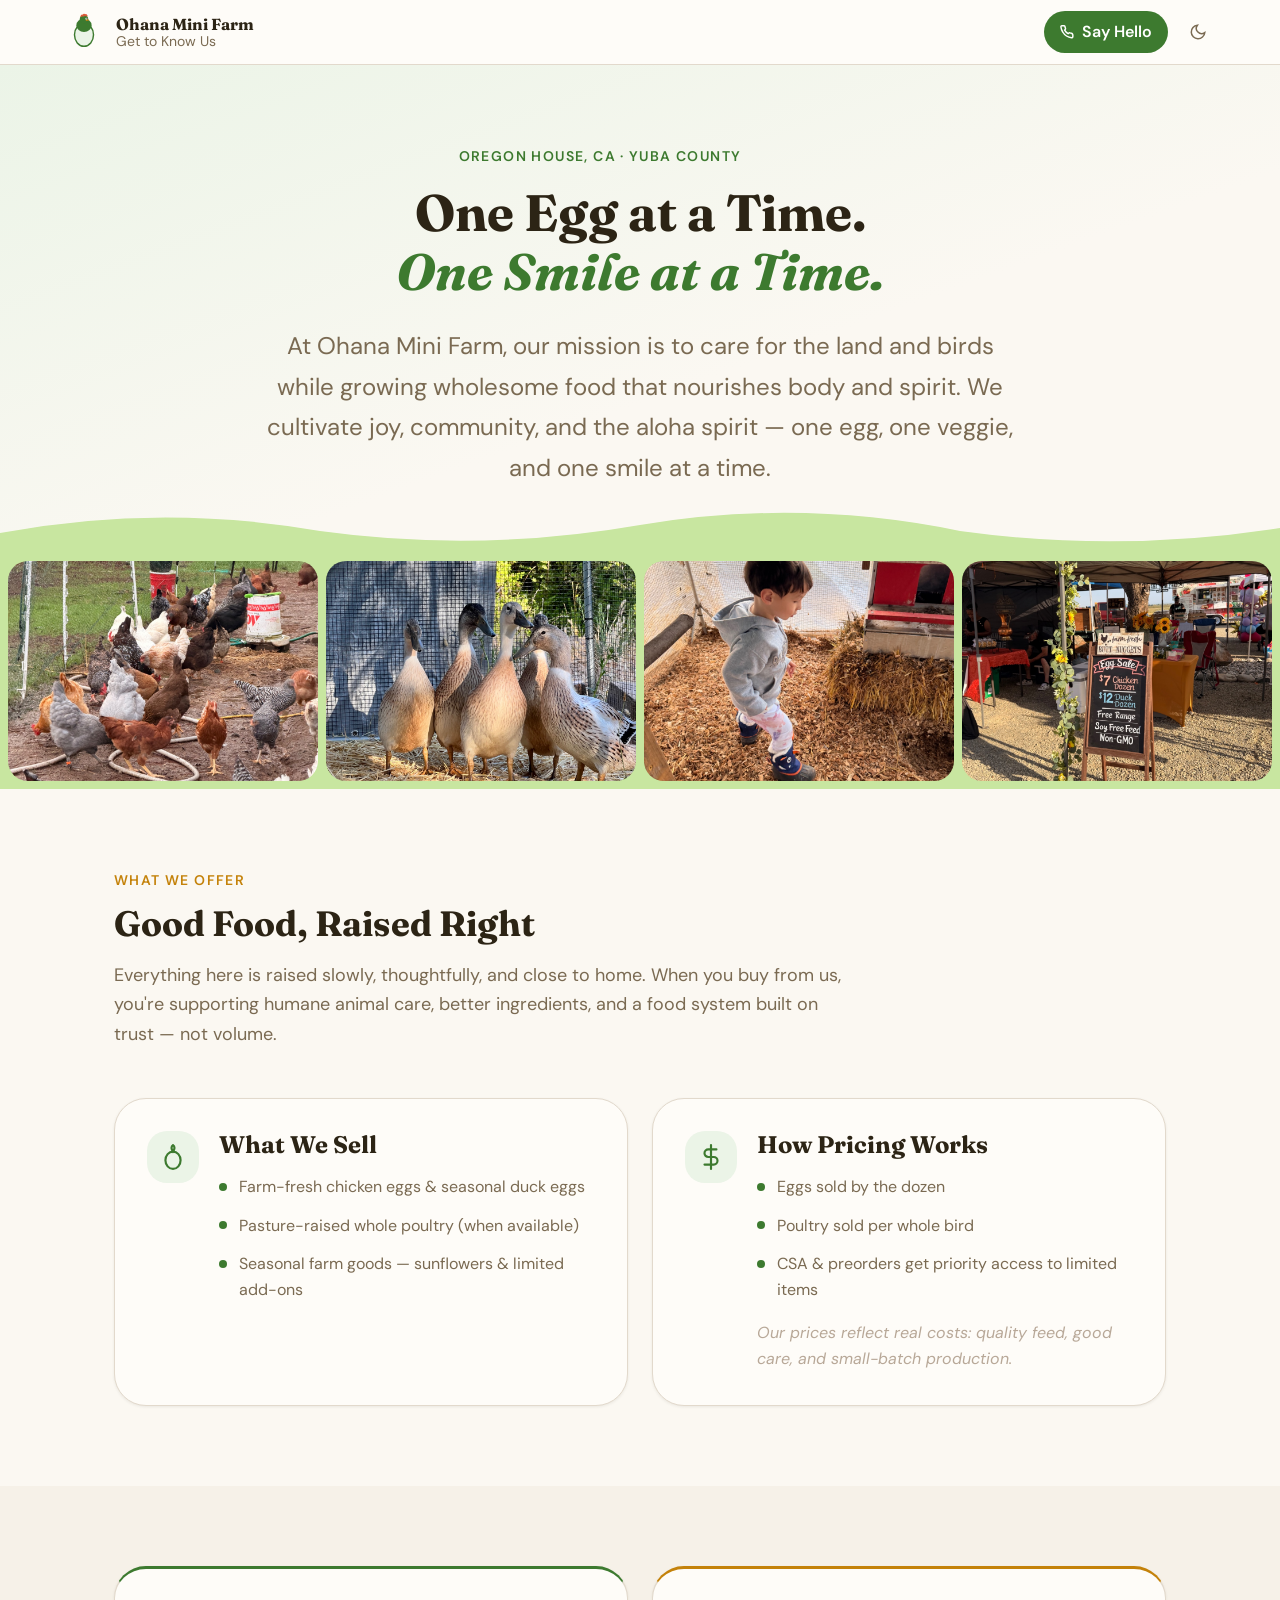
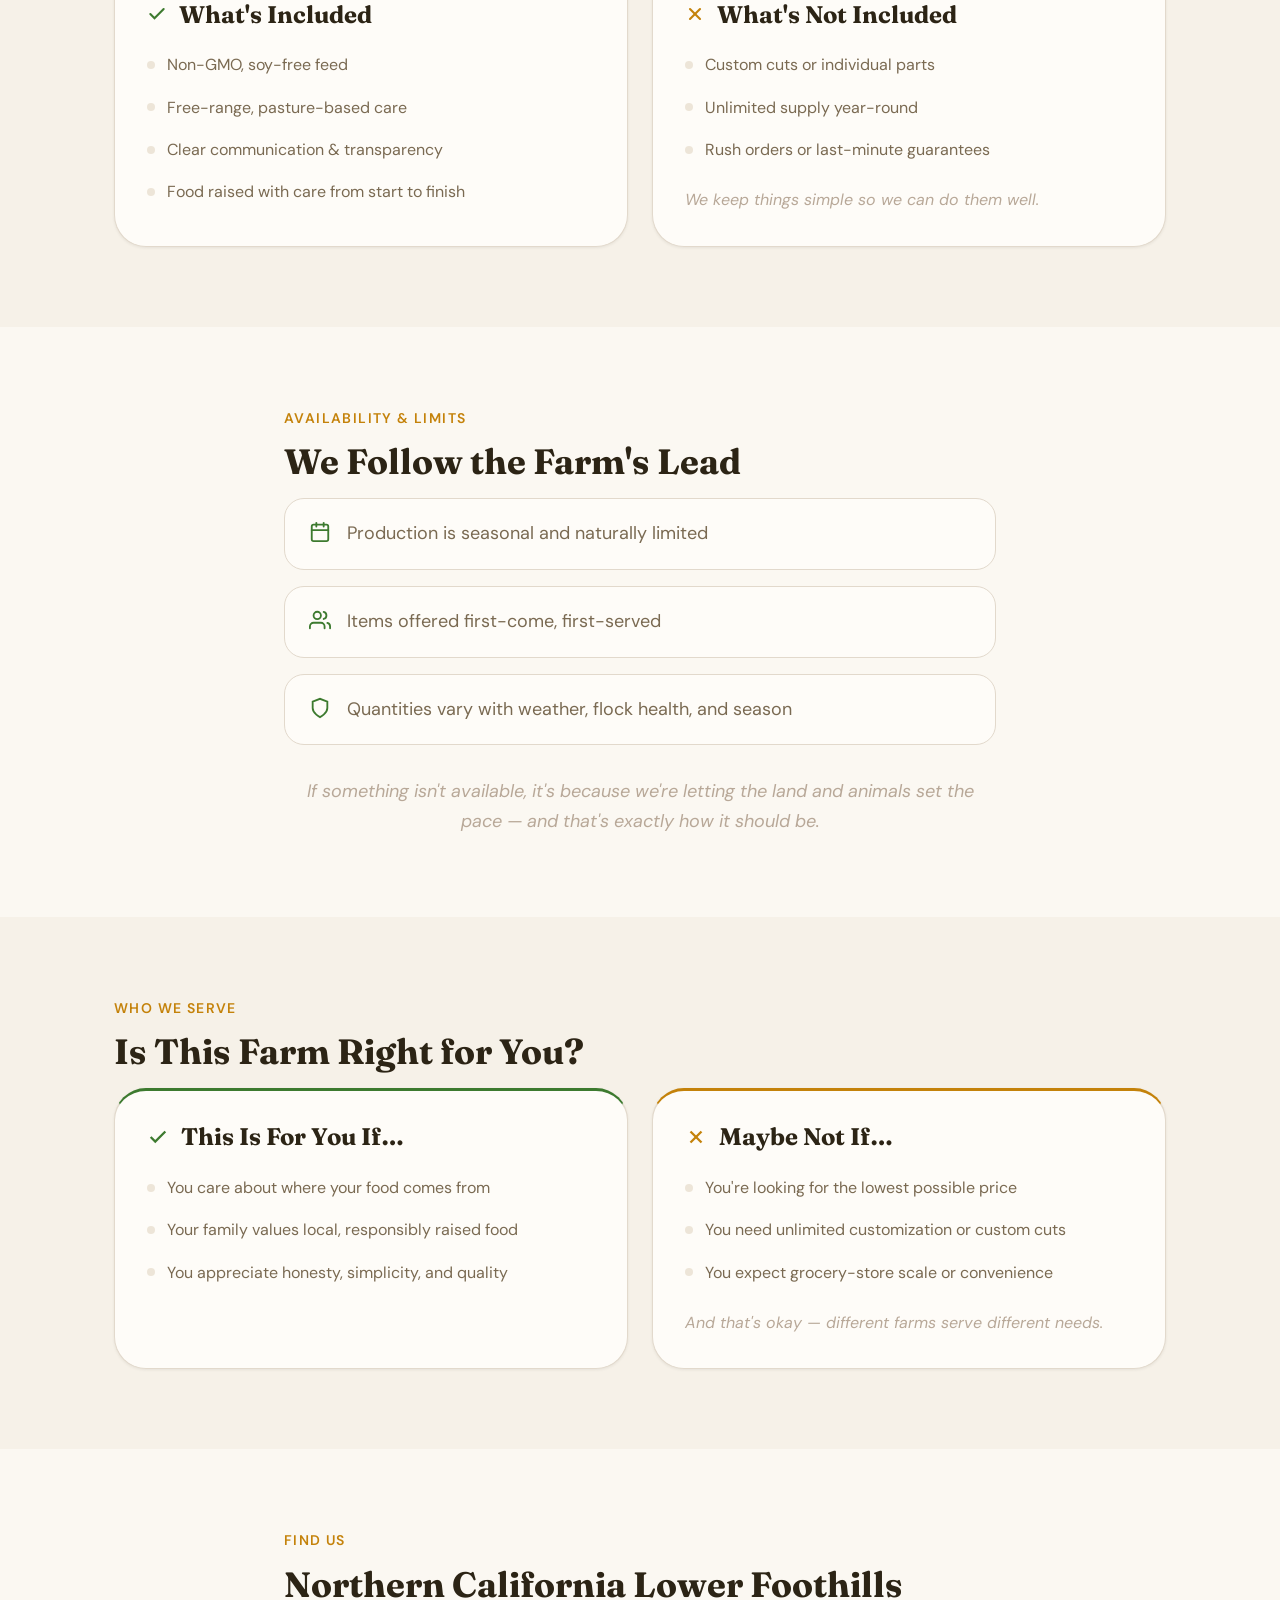
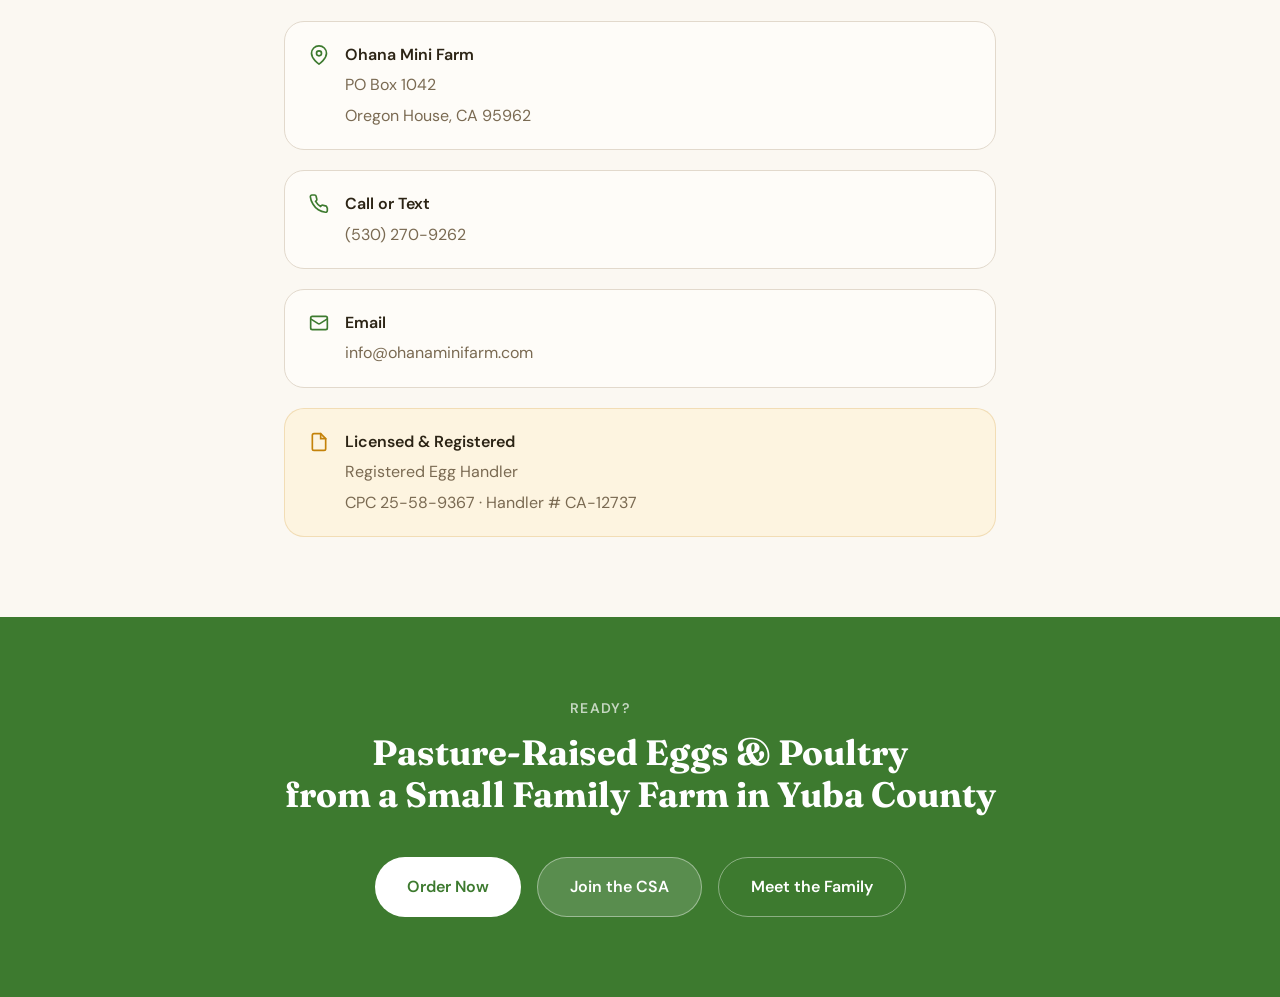
==== about-farm/index.html @ bf6064f3 "Add Get to Know Us page (/about-farm/)" ====
<!DOCTYPE html>
<html lang="en" data-theme="light">
<head>
  <meta charset="UTF-8">
  <meta name="viewport" content="width=device-width, initial-scale=1.0">
  <title>Ohana Mini Farm — Get to Know Us</title>
  <meta name="description" content="Learn about Ohana Mini Farm — our mission, what we sell, how we raise our animals, and who we're here to serve. Pasture-raised eggs and poultry in Oregon House, CA.">
  <link rel="preconnect" href="https://fonts.googleapis.com">
  <link rel="preconnect" href="https://fonts.gstatic.com" crossorigin>
  <link href="https://fonts.googleapis.com/css2?family=Fraunces:ital,opsz,wght@0,9..144,400;0,9..144,600;0,9..144,700;1,9..144,400&family=DM+Sans:wght@400;500;600&display=swap" rel="stylesheet">
  <link rel="stylesheet" href="style.css">
</head>
<body>

  <!-- HEADER -->
  <header class="site-header">
    <div class="header-inner">
      <a href="#" class="logo" aria-label="Ohana Mini Farm home">
        <svg width="40" height="40" viewBox="0 0 42 42" fill="none">
          <ellipse cx="21" cy="24" rx="10" ry="12" fill="var(--color-primary-light)" stroke="var(--color-primary)" stroke-width="1.5"/>
          <ellipse cx="21" cy="14" rx="8" ry="7" fill="var(--color-primary)"/>
          <circle cx="21" cy="7.5" r="4.5" fill="var(--color-primary)"/>
          <path d="M18 4.5 Q19 2.5 20 4 Q21 1.5 22 3.5 Q23 2 24 4" stroke="#E05A3A" stroke-width="1.5" fill="none" stroke-linecap="round"/>
          <path d="M23 8 L26 8.5 L23 9" fill="#F0A040" stroke="#E08000" stroke-width="0.5"/>
          <circle cx="23.5" cy="7" r="1" fill="white"/>
          <circle cx="23.8" cy="7" r="0.5" fill="#1A1A1A"/>
        </svg>
        <div class="logo-text">
          <span class="logo-name">Ohana Mini Farm</span>
          <span class="logo-tagline">Get to Know Us</span>
        </div>
      </a>
      <div class="header-actions">
        <a href="tel:5302709262" class="call-btn">
          <svg width="14" height="14" viewBox="0 0 24 24" fill="none" stroke="currentColor" stroke-width="2.5"><path d="M22 16.92v3a2 2 0 0 1-2.18 2 19.79 19.79 0 0 1-8.63-3.07A19.5 19.5 0 0 1 4.69 12 19.79 19.79 0 0 1 1.61 3.41 2 2 0 0 1 3.6 1.22h3a2 2 0 0 1 2 1.72 12.84 12.84 0 0 0 .7 2.81 2 2 0 0 1-.45 2.11L7.91 8.91a16 16 0 0 0 6 6l.91-.91a2 2 0 0 1 2.11-.45 12.84 12.84 0 0 0 2.81.7A2 2 0 0 1 21.5 16.5z"/></svg>
          Say Hello
        </a>
        <button class="theme-toggle" data-theme-toggle aria-label="Toggle dark mode">
          <svg width="18" height="18" viewBox="0 0 24 24" fill="none" stroke="currentColor" stroke-width="2"><path d="M21 12.79A9 9 0 1 1 11.21 3 7 7 0 0 0 21 12.79z"/></svg>
        </button>
      </div>
    </div>
  </header>

  <!-- HERO -->
  <section class="hero">
    <div class="hero-inner">
      <p class="hero-eyebrow">Oregon House, CA · Yuba County</p>
      <h1 class="hero-title">One Egg at a Time.<br><em>One Smile at a Time.</em></h1>
      <p class="hero-sub">At Ohana Mini Farm, our mission is to care for the land and birds while growing wholesome food that nourishes body and spirit. We cultivate joy, community, and the aloha spirit — one egg, one veggie, and one smile at a time.</p>
    </div>
    <div class="hero-grass"><svg viewBox="0 0 1440 60" preserveAspectRatio="none" fill="none"><path d="M0 40 Q180 10 360 38 Q540 60 720 32 Q900 5 1080 38 Q1260 60 1440 35 L1440 60 L0 60Z" fill="var(--color-grass)"/></svg></div>
  </section>

  <!-- MISSION PHOTO STRIP -->
  <section class="photo-strip-section">
    <div class="photo-strip">
      <div class="strip-img"><img src="../about/photos/hens-pasture.jpg" alt="Hens on pasture" loading="lazy"></div>
      <div class="strip-img"><img src="../about/photos/ducks.jpg" alt="Duck flock" loading="lazy"></div>
      <div class="strip-img"><img src="../about/photos/bryce-coop.jpg" alt="Bryce gathering eggs" loading="lazy"></div>
      <div class="strip-img"><img src="../about/photos/market-sign.jpg" alt="Farm Fresh Butt Nuggets sign" loading="lazy"></div>
    </div>
  </section>

  <!-- WHAT WE OFFER -->
  <section class="offer-section">
    <div class="section-inner">
      <p class="section-label">What We Offer</p>
      <h2 class="section-title">Good Food, Raised Right</h2>
      <p class="section-sub">Everything here is raised slowly, thoughtfully, and close to home. When you buy from us, you're supporting humane animal care, better ingredients, and a food system built on trust — not volume.</p>

      <div class="offer-grid">

        <div class="offer-card">
          <div class="offer-icon">
            <svg width="26" height="26" viewBox="0 0 24 24" fill="none" stroke="currentColor" stroke-width="2" stroke-linecap="round"><ellipse cx="12" cy="15" rx="7" ry="8"/><path d="M12 7 C12 7 9 3 12 1 C15 3 12 7 12 7Z"/></svg>
          </div>
          <div class="offer-body">
            <h3 class="offer-title">What We Sell</h3>
            <ul class="offer-list">
              <li>Farm-fresh chicken eggs &amp; seasonal duck eggs</li>
              <li>Pasture-raised whole poultry (when available)</li>
              <li>Seasonal farm goods — sunflowers &amp; limited add-ons</li>
            </ul>
          </div>
        </div>

        <div class="offer-card">
          <div class="offer-icon">
            <svg width="26" height="26" viewBox="0 0 24 24" fill="none" stroke="currentColor" stroke-width="2" stroke-linecap="round"><line x1="12" y1="1" x2="12" y2="23"/><path d="M17 5H9.5a3.5 3.5 0 0 0 0 7h5a3.5 3.5 0 0 1 0 7H6"/></svg>
          </div>
          <div class="offer-body">
            <h3 class="offer-title">How Pricing Works</h3>
            <ul class="offer-list">
              <li>Eggs sold by the dozen</li>
              <li>Poultry sold per whole bird</li>
              <li>CSA &amp; preorders get priority access to limited items</li>
            </ul>
            <p class="offer-note">Our prices reflect real costs: quality feed, good care, and small-batch production.</p>
          </div>
        </div>

      </div>
    </div>
  </section>

  <!-- INCLUDED / NOT INCLUDED -->
  <section class="included-section">
    <div class="section-inner">
      <div class="included-grid">

        <div class="included-card included-card--yes">
          <div class="included-header">
            <svg width="20" height="20" viewBox="0 0 24 24" fill="none" stroke="currentColor" stroke-width="2.5" stroke-linecap="round"><polyline points="20 6 9 17 4 12"/></svg>
            <h3>What's Included</h3>
          </div>
          <ul class="included-list">
            <li>Non-GMO, soy-free feed</li>
            <li>Free-range, pasture-based care</li>
            <li>Clear communication &amp; transparency</li>
            <li>Food raised with care from start to finish</li>
          </ul>
        </div>

        <div class="included-card included-card--no">
          <div class="included-header">
            <svg width="20" height="20" viewBox="0 0 24 24" fill="none" stroke="currentColor" stroke-width="2.5" stroke-linecap="round"><line x1="18" y1="6" x2="6" y2="18"/><line x1="6" y1="6" x2="18" y2="18"/></svg>
            <h3>What's Not Included</h3>
          </div>
          <ul class="included-list">
            <li>Custom cuts or individual parts</li>
            <li>Unlimited supply year-round</li>
            <li>Rush orders or last-minute guarantees</li>
          </ul>
          <p class="included-note">We keep things simple so we can do them well.</p>
        </div>

      </div>
    </div>
  </section>

  <!-- AVAILABILITY -->
  <section class="availability-section">
    <div class="section-inner section-inner--narrow">
      <p class="section-label">Availability &amp; Limits</p>
      <h2 class="section-title">We Follow the Farm's Lead</h2>

      <div class="avail-cards">
        <div class="avail-item">
          <svg width="22" height="22" viewBox="0 0 24 24" fill="none" stroke="currentColor" stroke-width="2" stroke-linecap="round"><rect x="3" y="4" width="18" height="18" rx="2"/><line x1="16" y1="2" x2="16" y2="6"/><line x1="8" y1="2" x2="8" y2="6"/><line x1="3" y1="10" x2="21" y2="10"/></svg>
          <p>Production is seasonal and naturally limited</p>
        </div>
        <div class="avail-item">
          <svg width="22" height="22" viewBox="0 0 24 24" fill="none" stroke="currentColor" stroke-width="2" stroke-linecap="round"><path d="M17 21v-2a4 4 0 0 0-4-4H5a4 4 0 0 0-4 4v2"/><circle cx="9" cy="7" r="4"/><path d="M23 21v-2a4 4 0 0 0-3-3.87"/><path d="M16 3.13a4 4 0 0 1 0 7.75"/></svg>
          <p>Items offered first-come, first-served</p>
        </div>
        <div class="avail-item">
          <svg width="22" height="22" viewBox="0 0 24 24" fill="none" stroke="currentColor" stroke-width="2" stroke-linecap="round"><path d="M12 22s8-4 8-10V5l-8-3-8 3v7c0 6 8 10 8 10z"/></svg>
          <p>Quantities vary with weather, flock health, and season</p>
        </div>
      </div>
      <p class="avail-footer">If something isn't available, it's because we're letting the land and animals set the pace — and that's exactly how it should be.</p>
    </div>
  </section>

  <!-- WHO THIS IS FOR -->
  <section class="who-section">
    <div class="section-inner">
      <p class="section-label">Who We Serve</p>
      <h2 class="section-title">Is This Farm Right for You?</h2>

      <div class="who-grid">

        <div class="who-card who-card--yes">
          <div class="who-header">
            <svg width="22" height="22" viewBox="0 0 24 24" fill="none" stroke="currentColor" stroke-width="2.5"><polyline points="20 6 9 17 4 12"/></svg>
            <h3>This Is For You If…</h3>
          </div>
          <ul class="who-list">
            <li>You care about where your food comes from</li>
            <li>Your family values local, responsibly raised food</li>
            <li>You appreciate honesty, simplicity, and quality</li>
          </ul>
        </div>

        <div class="who-card who-card--no">
          <div class="who-header">
            <svg width="22" height="22" viewBox="0 0 24 24" fill="none" stroke="currentColor" stroke-width="2.5"><line x1="18" y1="6" x2="6" y2="18"/><line x1="6" y1="6" x2="18" y2="18"/></svg>
            <h3>Maybe Not If…</h3>
          </div>
          <ul class="who-list">
            <li>You're looking for the lowest possible price</li>
            <li>You need unlimited customization or custom cuts</li>
            <li>You expect grocery-store scale or convenience</li>
          </ul>
          <p class="who-note">And that's okay — different farms serve different needs.</p>
        </div>

      </div>
    </div>
  </section>

  <!-- FIND US / CONTACT -->
  <section class="find-us-section">
    <div class="section-inner section-inner--narrow">
      <p class="section-label">Find Us</p>
      <h2 class="section-title">Northern California Lower Foothills</h2>

      <div class="contact-block">
        <div class="contact-detail">
          <svg width="20" height="20" viewBox="0 0 24 24" fill="none" stroke="currentColor" stroke-width="2" stroke-linecap="round"><path d="M21 10c0 7-9 13-9 13s-9-6-9-13a9 9 0 0 1 18 0z"/><circle cx="12" cy="10" r="3"/></svg>
          <div>
            <strong>Ohana Mini Farm</strong>
            <span>PO Box 1042</span>
            <span>Oregon House, CA 95962</span>
          </div>
        </div>
        <div class="contact-detail">
          <svg width="20" height="20" viewBox="0 0 24 24" fill="none" stroke="currentColor" stroke-width="2" stroke-linecap="round"><path d="M22 16.92v3a2 2 0 0 1-2.18 2 19.79 19.79 0 0 1-8.63-3.07A19.5 19.5 0 0 1 4.69 12 19.79 19.79 0 0 1 1.61 3.41 2 2 0 0 1 3.6 1.22h3a2 2 0 0 1 2 1.72 12.84 12.84 0 0 0 .7 2.81 2 2 0 0 1-.45 2.11L7.91 8.91a16 16 0 0 0 6 6l.91-.91a2 2 0 0 1 2.11-.45 12.84 12.84 0 0 0 2.81.7A2 2 0 0 1 21.5 16.5z"/></svg>
          <div>
            <strong>Call or Text</strong>
            <a href="tel:5302709262">(530) 270-9262</a>
          </div>
        </div>
        <div class="contact-detail">
          <svg width="20" height="20" viewBox="0 0 24 24" fill="none" stroke="currentColor" stroke-width="2"><rect x="2" y="4" width="20" height="16" rx="2"/><path d="m22 7-8.97 5.7a1.94 1.94 0 0 1-2.06 0L2 7"/></svg>
          <div>
            <strong>Email</strong>
            <a href="mailto:info@ohanaminifarm.com">info@ohanaminifarm.com</a>
          </div>
        </div>
        <div class="contact-detail contact-detail--license">
          <svg width="20" height="20" viewBox="0 0 24 24" fill="none" stroke="currentColor" stroke-width="2" stroke-linecap="round"><path d="M14 2H6a2 2 0 0 0-2 2v16a2 2 0 0 0 2 2h12a2 2 0 0 0 2-2V8z"/><polyline points="14 2 14 8 20 8"/></svg>
          <div>
            <strong>Licensed &amp; Registered</strong>
            <span>Registered Egg Handler</span>
            <span>CPC 25-58-9367 · Handler # CA-12737</span>
          </div>
        </div>
      </div>
    </div>
  </section>

  <!-- CTA -->
  <section class="cta-section">
    <div class="cta-inner">
      <p class="section-label">Ready?</p>
      <h2 class="cta-title">Pasture-Raised Eggs &amp; Poultry<br>from a Small Family Farm in Yuba County</h2>
      <div class="cta-actions">
        <a href="../order/" class="cta-btn cta-btn--primary">Order Now</a>
        <a href="../csa/" class="cta-btn cta-btn--secondary">Join the CSA</a>
        <a href="../about/" class="cta-btn cta-btn--outline">Meet the Family</a>
      </div>
    </div>
  </section>

  <script src="app.js"></script>
</body>
</html>
---- about-farm/style.css ----
/* ============================================================
   OHANA MINI FARM — Get to Know Us Page
   ============================================================ */

:root, [data-theme="light"] {
  --text-xs:   clamp(0.75rem,  0.7rem  + 0.25vw, 0.875rem);
  --text-sm:   clamp(0.875rem, 0.8rem  + 0.35vw, 1rem);
  --text-base: clamp(1rem,     0.95rem + 0.25vw, 1.125rem);
  --text-lg:   clamp(1.125rem, 1rem    + 0.75vw, 1.5rem);
  --text-xl:   clamp(1.5rem,   1.2rem  + 1.25vw, 2.25rem);
  --text-2xl:  clamp(2rem,     1.2rem  + 2.5vw,  3.5rem);
  --text-hero: clamp(2.5rem,   1rem    + 4.5vw,  5rem);

  --space-1:.25rem;--space-2:.5rem;--space-3:.75rem;--space-4:1rem;
  --space-5:1.25rem;--space-6:1.5rem;--space-8:2rem;--space-10:2.5rem;
  --space-12:3rem;--space-16:4rem;--space-20:5rem;--space-24:6rem;

  --color-bg:             #FBF8F2;
  --color-surface:        #FEFCF8;
  --color-surface-2:      #F6F1E8;
  --color-border:         #E2D9CC;
  --color-divider:        #EDE5D8;
  --color-text:           #2C2415;
  --color-text-muted:     #7A6A52;
  --color-text-faint:     #B8A898;
  --color-primary:        #3D7A2F;
  --color-primary-hover:  #2D5F22;
  --color-primary-active: #1E4016;
  --color-primary-light:  #EBF4E7;
  --color-straw:          #C4820A;
  --color-straw-light:    #FDF4E0;
  --color-grass:          #C8E6A0;

  --radius-sm:.375rem;--radius-md:.5rem;--radius-lg:.875rem;
  --radius-xl:1.25rem;--radius-2xl:2rem;--radius-full:9999px;
  --shadow-sm:0 1px 3px rgba(44,36,21,.08);
  --shadow-md:0 4px 16px rgba(44,36,21,.10);
  --shadow-lg:0 12px 40px rgba(44,36,21,.14);
  --transition:180ms cubic-bezier(0.16,1,0.3,1);
  --font-display:'Fraunces',Georgia,serif;
  --font-body:'DM Sans','Helvetica Neue',sans-serif;
  --content-default:1200px;
  --content-narrow:760px;
  --content-wide:1100px;
}

[data-theme="dark"] {
  --color-bg:#1C1812;--color-surface:#23201A;--color-surface-2:#2A261E;
  --color-border:#3A342A;--color-divider:#302A22;
  --color-text:#F0E8D8;--color-text-muted:#9A8870;--color-text-faint:#5A5040;
  --color-primary:#7DC862;--color-primary-hover:#63B048;--color-primary-active:#4A9032;
  --color-primary-light:#1E2C1A;--color-straw:#E8B840;--color-straw-light:#2C2510;
  --color-grass:#2A4018;
  --shadow-sm:0 1px 3px rgba(0,0,0,.3);--shadow-md:0 4px 16px rgba(0,0,0,.35);--shadow-lg:0 12px 40px rgba(0,0,0,.45);
}
@media (prefers-color-scheme:dark){:root:not([data-theme]){
  --color-bg:#1C1812;--color-surface:#23201A;--color-surface-2:#2A261E;
  --color-border:#3A342A;--color-divider:#302A22;
  --color-text:#F0E8D8;--color-text-muted:#9A8870;--color-text-faint:#5A5040;
  --color-primary:#7DC862;--color-primary-hover:#63B048;--color-primary-light:#1E2C1A;
  --color-straw:#E8B840;--color-straw-light:#2C2510;--color-grass:#2A4018;
}}

/* ---- RESET ---- */
*,*::before,*::after{box-sizing:border-box;margin:0;padding:0;}
html{scroll-behavior:smooth;-webkit-font-smoothing:antialiased;}
body{font-family:var(--font-body);font-size:var(--text-base);color:var(--color-text);background:var(--color-bg);min-height:100dvh;line-height:1.65;}
img{display:block;max-width:100%;height:auto;}
svg{display:block;}
button{cursor:pointer;border:none;background:none;font:inherit;color:inherit;}
a{color:inherit;text-decoration:none;}
h1,h2,h3{text-wrap:balance;line-height:1.15;}
p{text-wrap:pretty;max-width:68ch;}

/* ---- HEADER ---- */
.site-header{position:sticky;top:0;z-index:100;background:var(--color-surface);border-bottom:1px solid var(--color-border);backdrop-filter:blur(12px);}
.header-inner{max-width:var(--content-default);margin:0 auto;padding:0 var(--space-6);height:64px;display:flex;align-items:center;justify-content:space-between;gap:var(--space-4);}
.logo{display:flex;align-items:center;gap:var(--space-3);}
.logo-text{display:flex;flex-direction:column;gap:2px;}
.logo-name{font-family:var(--font-display);font-size:var(--text-sm);font-weight:700;color:var(--color-text);line-height:1;}
.logo-tagline{font-size:var(--text-xs);color:var(--color-text-muted);line-height:1;}
.header-actions{display:flex;align-items:center;gap:var(--space-3);}
.call-btn{display:flex;align-items:center;gap:var(--space-2);padding:var(--space-2) var(--space-4);background:var(--color-primary);color:#fff;border-radius:var(--radius-full);font-size:var(--text-sm);font-weight:600;transition:background var(--transition);}
.call-btn:hover{background:var(--color-primary-hover);}
.theme-toggle{width:36px;height:36px;display:flex;align-items:center;justify-content:center;border-radius:var(--radius-full);color:var(--color-text-muted);transition:background var(--transition),color var(--transition);}
.theme-toggle:hover{background:var(--color-surface-2);color:var(--color-text);}

/* ---- HERO ---- */
.hero{background:linear-gradient(160deg,var(--color-primary-light) 0%,var(--color-bg) 60%);padding:var(--space-20) var(--space-6) 0;position:relative;overflow:hidden;}
.hero-inner{max-width:var(--content-narrow);margin:0 auto;text-align:center;padding-bottom:var(--space-16);}
.hero-eyebrow{font-size:var(--text-xs);font-weight:600;letter-spacing:0.1em;text-transform:uppercase;color:var(--color-primary);margin-bottom:var(--space-4);}
.hero-title{font-family:var(--font-display);font-size:var(--text-2xl);font-weight:700;color:var(--color-text);margin-bottom:var(--space-6);}
.hero-title em{font-style:italic;color:var(--color-primary);}
.hero-sub{font-size:var(--text-lg);color:var(--color-text-muted);max-width:58ch;margin:0 auto;line-height:1.7;}
.hero-grass{position:absolute;bottom:0;left:0;right:0;line-height:0;}
.hero-grass svg{width:100%;height:60px;}

/* ---- PHOTO STRIP ---- */
.photo-strip-section{background:var(--color-grass);padding:var(--space-2) 0;}
.photo-strip{display:grid;grid-template-columns:repeat(4,1fr);height:220px;gap:var(--space-2);padding:0 var(--space-2);}
.strip-img{border-radius:var(--radius-xl);overflow:hidden;}
.strip-img img{width:100%;height:100%;object-fit:cover;object-position:center;}

/* ---- SHARED ---- */
.section-inner{max-width:var(--content-wide);margin:0 auto;padding:var(--space-20) var(--space-6);}
.section-inner--narrow{max-width:var(--content-narrow);margin:0 auto;padding:var(--space-20) var(--space-6);}
.section-label{font-size:var(--text-xs);font-weight:600;letter-spacing:0.1em;text-transform:uppercase;color:var(--color-straw);margin-bottom:var(--space-3);}
.section-title{font-family:var(--font-display);font-size:var(--text-xl);font-weight:700;color:var(--color-text);margin-bottom:var(--space-4);}
.section-sub{font-size:var(--text-base);color:var(--color-text-muted);margin-bottom:var(--space-12);max-width:62ch;}

/* ---- OFFER CARDS ---- */
.offer-section{background:var(--color-bg);}
.offer-grid{display:grid;grid-template-columns:1fr 1fr;gap:var(--space-6);}
.offer-card{background:var(--color-surface);border:1px solid var(--color-border);border-radius:var(--radius-2xl);padding:var(--space-8);display:flex;gap:var(--space-5);box-shadow:var(--shadow-sm);}
.offer-icon{flex-shrink:0;width:52px;height:52px;background:var(--color-primary-light);border-radius:var(--radius-xl);display:flex;align-items:center;justify-content:center;color:var(--color-primary);}
.offer-body{flex:1;}
.offer-title{font-family:var(--font-display);font-size:var(--text-lg);font-weight:700;color:var(--color-text);margin-bottom:var(--space-4);}
.offer-list{list-style:none;display:flex;flex-direction:column;gap:var(--space-3);}
.offer-list li{padding-left:var(--space-5);position:relative;font-size:var(--text-sm);color:var(--color-text-muted);}
.offer-list li::before{content:'';position:absolute;left:0;top:0.55em;width:8px;height:8px;border-radius:50%;background:var(--color-primary);}
.offer-note{margin-top:var(--space-4);font-size:var(--text-sm);color:var(--color-text-faint);font-style:italic;}

/* ---- INCLUDED / NOT INCLUDED ---- */
.included-section{background:var(--color-surface-2);}
.included-grid{display:grid;grid-template-columns:1fr 1fr;gap:var(--space-6);}
.included-card{background:var(--color-surface);border:1px solid var(--color-border);border-radius:var(--radius-2xl);padding:var(--space-8);box-shadow:var(--shadow-sm);}
.included-card--yes{border-top:3px solid var(--color-primary);}
.included-card--no{border-top:3px solid var(--color-straw);}
.included-header{display:flex;align-items:center;gap:var(--space-3);margin-bottom:var(--space-6);}
.included-card--yes .included-header svg{color:var(--color-primary);}
.included-card--no .included-header svg{color:var(--color-straw);}
.included-header h3{font-family:var(--font-display);font-size:var(--text-lg);font-weight:700;color:var(--color-text);}
.included-list{list-style:none;display:flex;flex-direction:column;gap:var(--space-4);}
.included-list li{font-size:var(--text-sm);color:var(--color-text-muted);padding-left:var(--space-5);position:relative;}
.included-list li::before{content:'';position:absolute;left:0;top:0.55em;width:8px;height:8px;border-radius:50%;background:var(--color-divider);}
.included-note{margin-top:var(--space-6);font-size:var(--text-sm);color:var(--color-text-faint);font-style:italic;}

/* ---- AVAILABILITY ---- */
.availability-section{background:var(--color-bg);}
.avail-cards{display:flex;flex-direction:column;gap:var(--space-4);margin-bottom:var(--space-8);}
.avail-item{display:flex;align-items:flex-start;gap:var(--space-4);background:var(--color-surface);border:1px solid var(--color-border);border-radius:var(--radius-xl);padding:var(--space-5) var(--space-6);}
.avail-item svg{flex-shrink:0;color:var(--color-primary);margin-top:2px;}
.avail-item p{font-size:var(--text-base);color:var(--color-text-muted);max-width:none;}
.avail-footer{font-size:var(--text-base);color:var(--color-text-faint);font-style:italic;text-align:center;max-width:56ch;margin:0 auto;}

/* ---- WHO THIS IS FOR ---- */
.who-section{background:var(--color-surface-2);}
.who-grid{display:grid;grid-template-columns:1fr 1fr;gap:var(--space-6);}
.who-card{background:var(--color-surface);border:1px solid var(--color-border);border-radius:var(--radius-2xl);padding:var(--space-8);box-shadow:var(--shadow-sm);}
.who-card--yes{border-top:3px solid var(--color-primary);}
.who-card--no{border-top:3px solid var(--color-straw);}
.who-header{display:flex;align-items:center;gap:var(--space-3);margin-bottom:var(--space-6);}
.who-card--yes .who-header svg{color:var(--color-primary);}
.who-card--no .who-header svg{color:var(--color-straw);}
.who-header h3{font-family:var(--font-display);font-size:var(--text-lg);font-weight:700;color:var(--color-text);}
.who-list{list-style:none;display:flex;flex-direction:column;gap:var(--space-4);}
.who-list li{font-size:var(--text-sm);color:var(--color-text-muted);padding-left:var(--space-5);position:relative;}
.who-list li::before{content:'';position:absolute;left:0;top:0.55em;width:8px;height:8px;border-radius:50%;background:var(--color-divider);}
.who-note{margin-top:var(--space-6);font-size:var(--text-sm);color:var(--color-text-faint);font-style:italic;}

/* ---- FIND US ---- */
.find-us-section{background:var(--color-bg);}
.contact-block{display:flex;flex-direction:column;gap:var(--space-5);}
.contact-detail{display:flex;align-items:flex-start;gap:var(--space-4);background:var(--color-surface);border:1px solid var(--color-border);border-radius:var(--radius-xl);padding:var(--space-5) var(--space-6);}
.contact-detail svg{flex-shrink:0;color:var(--color-primary);margin-top:3px;}
.contact-detail div{display:flex;flex-direction:column;gap:var(--space-1);}
.contact-detail strong{font-weight:600;color:var(--color-text);font-size:var(--text-sm);}
.contact-detail span,.contact-detail a{font-size:var(--text-sm);color:var(--color-text-muted);}
.contact-detail a:hover{color:var(--color-primary);}
.contact-detail--license{background:var(--color-straw-light);border-color:rgba(196,130,10,0.2);}
.contact-detail--license svg{color:var(--color-straw);}

/* ---- CTA ---- */
.cta-section{background:var(--color-primary);padding:var(--space-20) var(--space-6);}
.cta-inner{max-width:var(--content-narrow);margin:0 auto;text-align:center;}
.cta-section .section-label{color:rgba(255,255,255,0.7);}
.cta-title{font-family:var(--font-display);font-size:var(--text-xl);font-weight:700;color:#fff;margin-bottom:var(--space-10);line-height:1.2;}
.cta-actions{display:flex;flex-wrap:wrap;gap:var(--space-4);justify-content:center;}
.cta-btn{display:inline-flex;align-items:center;gap:var(--space-2);padding:var(--space-4) var(--space-8);border-radius:var(--radius-full);font-size:var(--text-sm);font-weight:600;transition:all var(--transition);}
.cta-btn--primary{background:#fff;color:var(--color-primary);}
.cta-btn--primary:hover{background:var(--color-primary-light);transform:translateY(-2px);}
.cta-btn--secondary{background:rgba(255,255,255,0.15);color:#fff;border:1.5px solid rgba(255,255,255,0.4);}
.cta-btn--secondary:hover{background:rgba(255,255,255,0.25);transform:translateY(-2px);}
.cta-btn--outline{background:transparent;color:#fff;border:1.5px solid rgba(255,255,255,0.4);}
.cta-btn--outline:hover{background:rgba(255,255,255,0.1);transform:translateY(-2px);}

/* ---- RESPONSIVE ---- */
@media (max-width:900px){
  .offer-grid,.included-grid,.who-grid{grid-template-columns:1fr;}
  .photo-strip{grid-template-columns:repeat(2,1fr);height:300px;}
}
@media (max-width:600px){
  .photo-strip{grid-template-columns:repeat(2,1fr);height:200px;}
  .cta-btn{width:100%;justify-content:center;}
  .offer-card{flex-direction:column;}
}
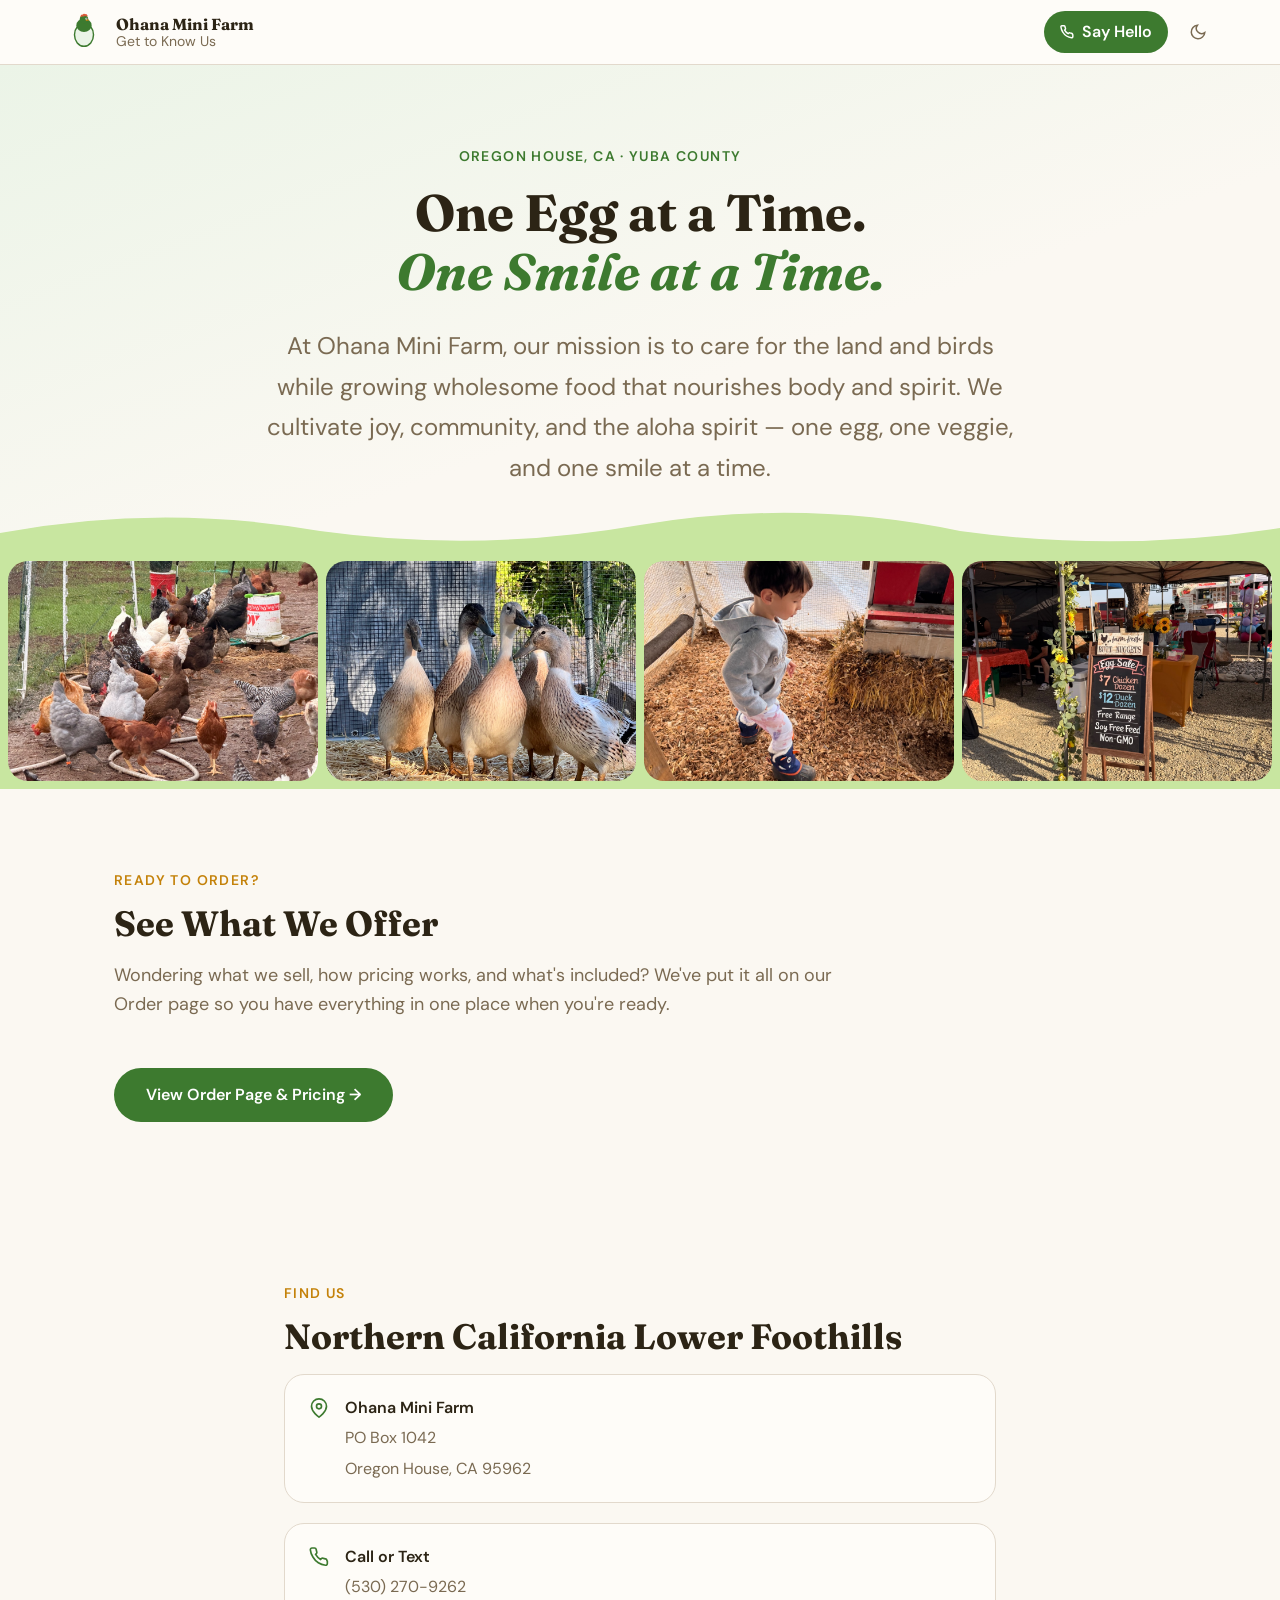
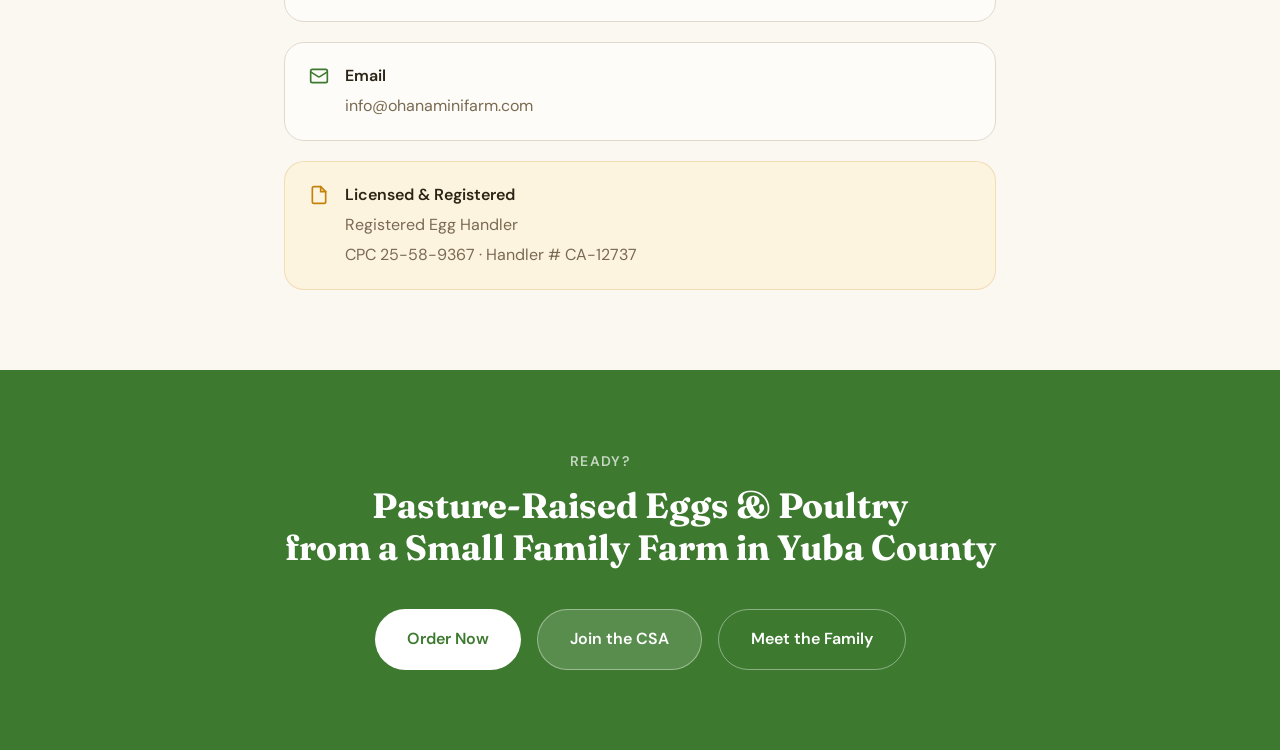
==== commit 5231eae2: "Move What We Offer block to Order page, simplify Get to Know Us" ====
--- a/about-farm/index.html
+++ b/about-farm/index.html
@@ -62,143 +62,19 @@
     </div>
   </section>
 
-  <!-- WHAT WE OFFER -->
+  <!-- OFFER MOVED TO ORDER PAGE -->
   <section class="offer-section">
     <div class="section-inner">
-      <p class="section-label">What We Offer</p>
-      <h2 class="section-title">Good Food, Raised Right</h2>
-      <p class="section-sub">Everything here is raised slowly, thoughtfully, and close to home. When you buy from us, you're supporting humane animal care, better ingredients, and a food system built on trust — not volume.</p>
+      <p class="section-label">Ready to Order?</p>
+      <h2 class="section-title">See What We Offer</h2>
+      <p class="section-sub">Wondering what we sell, how pricing works, and what's included? We've put it all on our Order page so you have everything in one place when you're ready.</p>
+      <div style="margin-top:var(--space-8);">
+        <a href="../order/" style="display:inline-flex;align-items:center;gap:.5rem;padding:.875rem 2rem;background:var(--color-primary);color:#fff;border-radius:9999px;font-size:var(--text-sm);font-weight:600;text-decoration:none;">View Order Page &amp; Pricing →</a>
+      </div>
 
-      <div class="offer-grid">
-
-        <div class="offer-card">
-          <div class="offer-icon">
-            <svg width="26" height="26" viewBox="0 0 24 24" fill="none" stroke="currentColor" stroke-width="2" stroke-linecap="round"><ellipse cx="12" cy="15" rx="7" ry="8"/><path d="M12 7 C12 7 9 3 12 1 C15 3 12 7 12 7Z"/></svg>
-          </div>
-          <div class="offer-body">
-            <h3 class="offer-title">What We Sell</h3>
-            <ul class="offer-list">
-              <li>Farm-fresh chicken eggs &amp; seasonal duck eggs</li>
-              <li>Pasture-raised whole poultry (when available)</li>
-              <li>Seasonal farm goods — sunflowers &amp; limited add-ons</li>
-            </ul>
-          </div>
-        </div>
-
-        <div class="offer-card">
-          <div class="offer-icon">
-            <svg width="26" height="26" viewBox="0 0 24 24" fill="none" stroke="currentColor" stroke-width="2" stroke-linecap="round"><line x1="12" y1="1" x2="12" y2="23"/><path d="M17 5H9.5a3.5 3.5 0 0 0 0 7h5a3.5 3.5 0 0 1 0 7H6"/></svg>
-          </div>
-          <div class="offer-body">
-            <h3 class="offer-title">How Pricing Works</h3>
-            <ul class="offer-list">
-              <li>Eggs sold by the dozen</li>
-              <li>Poultry sold per whole bird</li>
-              <li>CSA &amp; preorders get priority access to limited items</li>
-            </ul>
-            <p class="offer-note">Our prices reflect real costs: quality feed, good care, and small-batch production.</p>
-          </div>
-        </div>
-
-      </div>
     </div>
   </section>
 
-  <!-- INCLUDED / NOT INCLUDED -->
-  <section class="included-section">
-    <div class="section-inner">
-      <div class="included-grid">
-
-        <div class="included-card included-card--yes">
-          <div class="included-header">
-            <svg width="20" height="20" viewBox="0 0 24 24" fill="none" stroke="currentColor" stroke-width="2.5" stroke-linecap="round"><polyline points="20 6 9 17 4 12"/></svg>
-            <h3>What's Included</h3>
-          </div>
-          <ul class="included-list">
-            <li>Non-GMO, soy-free feed</li>
-            <li>Free-range, pasture-based care</li>
-            <li>Clear communication &amp; transparency</li>
-            <li>Food raised with care from start to finish</li>
-          </ul>
-        </div>
-
-        <div class="included-card included-card--no">
-          <div class="included-header">
-            <svg width="20" height="20" viewBox="0 0 24 24" fill="none" stroke="currentColor" stroke-width="2.5" stroke-linecap="round"><line x1="18" y1="6" x2="6" y2="18"/><line x1="6" y1="6" x2="18" y2="18"/></svg>
-            <h3>What's Not Included</h3>
-          </div>
-          <ul class="included-list">
-            <li>Custom cuts or individual parts</li>
-            <li>Unlimited supply year-round</li>
-            <li>Rush orders or last-minute guarantees</li>
-          </ul>
-          <p class="included-note">We keep things simple so we can do them well.</p>
-        </div>
-
-      </div>
-    </div>
-  </section>
-
-  <!-- AVAILABILITY -->
-  <section class="availability-section">
-    <div class="section-inner section-inner--narrow">
-      <p class="section-label">Availability &amp; Limits</p>
-      <h2 class="section-title">We Follow the Farm's Lead</h2>
-
-      <div class="avail-cards">
-        <div class="avail-item">
-          <svg width="22" height="22" viewBox="0 0 24 24" fill="none" stroke="currentColor" stroke-width="2" stroke-linecap="round"><rect x="3" y="4" width="18" height="18" rx="2"/><line x1="16" y1="2" x2="16" y2="6"/><line x1="8" y1="2" x2="8" y2="6"/><line x1="3" y1="10" x2="21" y2="10"/></svg>
-          <p>Production is seasonal and naturally limited</p>
-        </div>
-        <div class="avail-item">
-          <svg width="22" height="22" viewBox="0 0 24 24" fill="none" stroke="currentColor" stroke-width="2" stroke-linecap="round"><path d="M17 21v-2a4 4 0 0 0-4-4H5a4 4 0 0 0-4 4v2"/><circle cx="9" cy="7" r="4"/><path d="M23 21v-2a4 4 0 0 0-3-3.87"/><path d="M16 3.13a4 4 0 0 1 0 7.75"/></svg>
-          <p>Items offered first-come, first-served</p>
-        </div>
-        <div class="avail-item">
-          <svg width="22" height="22" viewBox="0 0 24 24" fill="none" stroke="currentColor" stroke-width="2" stroke-linecap="round"><path d="M12 22s8-4 8-10V5l-8-3-8 3v7c0 6 8 10 8 10z"/></svg>
-          <p>Quantities vary with weather, flock health, and season</p>
-        </div>
-      </div>
-      <p class="avail-footer">If something isn't available, it's because we're letting the land and animals set the pace — and that's exactly how it should be.</p>
-    </div>
-  </section>
-
-  <!-- WHO THIS IS FOR -->
-  <section class="who-section">
-    <div class="section-inner">
-      <p class="section-label">Who We Serve</p>
-      <h2 class="section-title">Is This Farm Right for You?</h2>
-
-      <div class="who-grid">
-
-        <div class="who-card who-card--yes">
-          <div class="who-header">
-            <svg width="22" height="22" viewBox="0 0 24 24" fill="none" stroke="currentColor" stroke-width="2.5"><polyline points="20 6 9 17 4 12"/></svg>
-            <h3>This Is For You If…</h3>
-          </div>
-          <ul class="who-list">
-            <li>You care about where your food comes from</li>
-            <li>Your family values local, responsibly raised food</li>
-            <li>You appreciate honesty, simplicity, and quality</li>
-          </ul>
-        </div>
-
-        <div class="who-card who-card--no">
-          <div class="who-header">
-            <svg width="22" height="22" viewBox="0 0 24 24" fill="none" stroke="currentColor" stroke-width="2.5"><line x1="18" y1="6" x2="6" y2="18"/><line x1="6" y1="6" x2="18" y2="18"/></svg>
-            <h3>Maybe Not If…</h3>
-          </div>
-          <ul class="who-list">
-            <li>You're looking for the lowest possible price</li>
-            <li>You need unlimited customization or custom cuts</li>
-            <li>You expect grocery-store scale or convenience</li>
-          </ul>
-          <p class="who-note">And that's okay — different farms serve different needs.</p>
-        </div>
-
-      </div>
-    </div>
-  </section>
 
   <!-- FIND US / CONTACT -->
   <section class="find-us-section">
